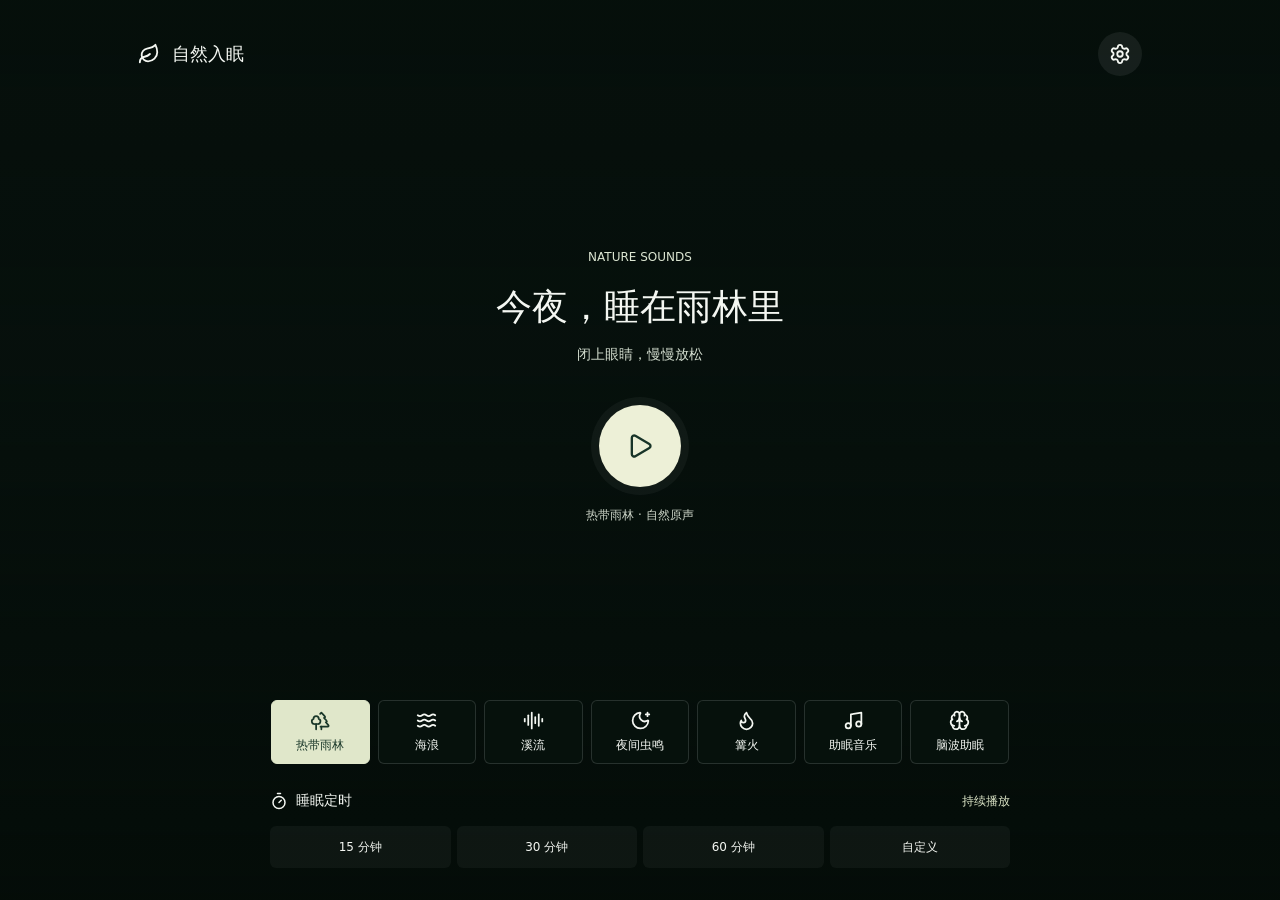
==== web/index.html @ c5195549 "Initial commit: nature sleep app" ====
<!doctype html><html lang="zh-CN"><head><meta charset="utf-8"><meta name="viewport" content="width=device-width,initial-scale=1,viewport-fit=cover"><title>自然入眠</title><link rel="stylesheet" href="style.css"></head><body>
<div class="scene"><video id="filmA" muted playsinline preload="auto" src="media/rain-loop4k.mp4"></video><video id="filmB" muted playsinline preload="metadata" src="media/rain-loop4k.mp4"></video><div class="shade"></div></div>
<main><header><span class="brand"><i data-lucide="leaf"></i>自然入眠</span><button id="dark" class="icon" title="熄屏模式" aria-label="熄屏模式"><i data-lucide="moon"></i></button></header>
<section class="player"><div class="eyebrow">NATURE SOUNDS</div><h1>今夜，睡在雨林里</h1><p id="status" role="status">闭上眼睛，慢慢放松</p><button id="play" class="play" aria-label="播放声音" title="播放"><i data-lucide="play"></i></button><div class="playing-label" id="playingLabel">热带雨林 · 自然原声</div></section>
<footer><div class="sounds" role="group" aria-label="音景选择" id="sounds"></div><div class="timer-row"><span><i data-lucide="timer"></i>睡眠定时</span><output id="countdown">持续播放</output></div><div class="timers" role="group" aria-label="睡眠定时"><button data-min="0" class="selected">不限</button><button data-min="15">15 分钟</button><button data-min="30">30 分钟</button><button data-min="60">60 分钟</button><button id="custom">自定义</button></div><div class="custom" id="customRow" hidden><input id="minutes" type="number" min="1" max="720" value="90" aria-label="定时分钟"><span>分钟</span><button id="apply">确定</button></div></footer></main>
<button id="wake" hidden aria-label="退出熄屏模式">轻触唤醒</button><script src="lucide.js"></script><script src="tracks.js"></script><script src="app.js"></script></body></html>
---- web/style.css ----
:root{color-scheme:dark;font-family:"Microsoft YaHei",system-ui,sans-serif;color:#f4f7f2;background:#07110d;letter-spacing:0}*{box-sizing:border-box}body{margin:0;min-height:100dvh}.scene,.scene video,.shade{position:fixed;inset:0;width:100%;height:100%;object-fit:cover}.scene video{opacity:1}#filmB{opacity:0}.shade{background:linear-gradient(180deg,rgba(4,12,8,.34),rgba(4,12,8,.12) 40%,rgba(4,12,8,.86))}main{position:relative;min-height:100dvh;max-width:1100px;margin:auto;padding:32px 48px;display:flex;flex-direction:column}header{display:flex;align-items:center;justify-content:space-between}.brand{display:flex;gap:12px;align-items:center;font-size:18px}svg{width:22px;height:22px;flex-shrink:0}button{font:inherit;color:inherit;cursor:pointer;border:0;background:transparent}button:focus-visible,input:focus-visible{outline:2px solid #dcdfac;outline-offset:5px}.icon{width:44px;height:44px;display:grid;place-items:center;border-radius:50%;background:#ffffff12}.player{flex:1;display:flex;flex-direction:column;justify-content:center;align-items:center;text-align:center;padding:64px 0 54px}.eyebrow{font-size:12px;color:#dce6d2}h1{font-size:36px;font-weight:400;margin:18px 0 10px;line-height:1.4}p{font-size:14px;color:#d4ded0;line-height:1.8;margin:0}.play{width:82px;height:82px;border-radius:50%;background:#edf0d7;color:#183428;display:grid;place-items:center;margin:38px 0 20px;box-shadow:0 0 0 8px #ffffff0b}.play svg{width:28px;height:28px}.playing-label{font-size:12px;color:#ced6c9}footer{width:min(100%,510px);margin:0 auto}.volume{display:flex;align-items:center;gap:16px;margin-bottom:35px}.volume svg{color:#d8dfd3;width:19px}.volume span{font-size:12px;color:#c4cfc0;width:35px}input[type=range]{width:100%;accent-color:#e1e7c1;height:4px;cursor:pointer}.timer-row{display:flex;justify-content:space-between;align-items:center;margin-bottom:16px;font-size:14px}.timer-row>span{display:flex;align-items:center;gap:8px}.timer-row svg{width:18px;height:18px}output{font-size:12px;color:#dbe4c6;font-variant-numeric:tabular-nums}.timers{display:grid;grid-template-columns:repeat(5,1fr);gap:6px}.timers button{font-size:12px;padding:12px 2px;border-radius:6px;background:#ffffff0b;min-height:42px}.timers button.selected{background:#e0e7ca;color:#193729}.bottom{display:flex;justify-content:space-between;align-items:center;color:#a5b29f;font-size:11px;margin:22px 0 4px}.bottom button{display:grid;place-items:center;width:32px;height:32px}.bottom svg{width:16px}.custom{display:flex;align-items:center;justify-content:flex-end;gap:12px;margin-top:14px;font-size:13px}.custom[hidden]{display:none}.custom input{background:#152c21;color:white;border:1px solid #667260;border-radius:4px;width:80px;padding:8px}.custom button,dialog button{padding:8px 18px;background:#dbe3c5;color:#183428;border-radius:4px}dialog{max-width:430px;width:calc(100% - 40px);background:#15251d;color:#f0f4e9;border:1px solid #53644d;border-radius:8px;padding:26px}dialog::backdrop{background:#0009}dialog h2{font-size:22px}dialog p{margin:16px 0}body.sleep main,body.sleep .scene{visibility:hidden}#wake{position:fixed;inset:0;width:100%;height:100%;background:#000;color:#435044;font-size:12px}#wake[hidden]{display:none}@media(max-width:600px){main{padding:22px 24px;padding-top:max(22px,env(safe-area-inset-top));padding-bottom:max(18px,env(safe-area-inset-bottom))}h1{font-size:28px}.player{padding:46px 0}.volume{margin-bottom:28px}}@media(max-height:560px){main{padding:15px 32px}.player{padding:12px 0}h1{font-size:24px;margin:8px 0}.play{margin:15px 0 10px;width:60px;height:60px}.volume{margin-bottom:15px}.bottom{margin-top:10px}}@media(prefers-reduced-motion:reduce){*{scroll-behavior:auto}}
:root{}
footer{width:min(100%,720px)}#sounds{max-width:100%;min-width:0}#sounds button{flex:1 0 84px}@media(max-width:600px){#sounds button{flex:0 0 88px}}
#sounds{display:flex;overflow-x:auto;overscroll-behavior-x:contain;scroll-snap-type:x proximity;gap:8px;padding:2px 1px 12px;margin-bottom:16px;scrollbar-width:thin;scrollbar-color:#a3b69b55 transparent}#sounds button{flex:0 0 92px;height:64px;scroll-snap-align:start;flex-direction:column;gap:6px;font-size:12px}#sounds::-webkit-scrollbar{height:3px}#sounds::-webkit-scrollbar-thumb{background:#a3b69b55;border-radius:3px}
.sounds{grid-template-columns:repeat(7,1fr)}@media(max-width:600px){#sounds{grid-template-columns:repeat(4,1fr)}#sounds button{flex-direction:column;gap:3px;font-size:11px}}
.sounds{display:grid;grid-template-columns:repeat(6,1fr);gap:8px;margin:0 0 24px}.sounds button{display:flex;flex-direction:column;align-items:center;justify-content:center;gap:7px;height:64px;border-radius:6px;background:#07140fb8;border:1px solid #ffffff22;font-size:11px}.sounds button.selected{border-color:#e0e7ca;background:#e0e7ca;color:#193729}.sounds svg{width:21px;height:21px}.sounds button:disabled{opacity:.5}.player{padding:32px 0}.volume{margin-bottom:24px}@media(max-width:600px){.sounds{grid-template-columns:repeat(3,1fr);gap:6px;margin-bottom:18px}.sounds button{height:54px;flex-direction:row;font-size:12px}.sounds svg{width:18px}.player{padding:20px 0}.play{margin:22px 0 14px}h1{font-size:27px}}
@media(min-width:650px) and (max-height:560px){main{display:grid;grid-template-columns:1fr 1fr;grid-template-rows:44px 1fr;gap:14px 36px}header{grid-column:1/-1}.player{padding:10px 0}footer{align-self:center}.timers{gap:4px}.timers button{font-size:11px}h1{font-size:24px}.volume{margin-bottom:24px}}
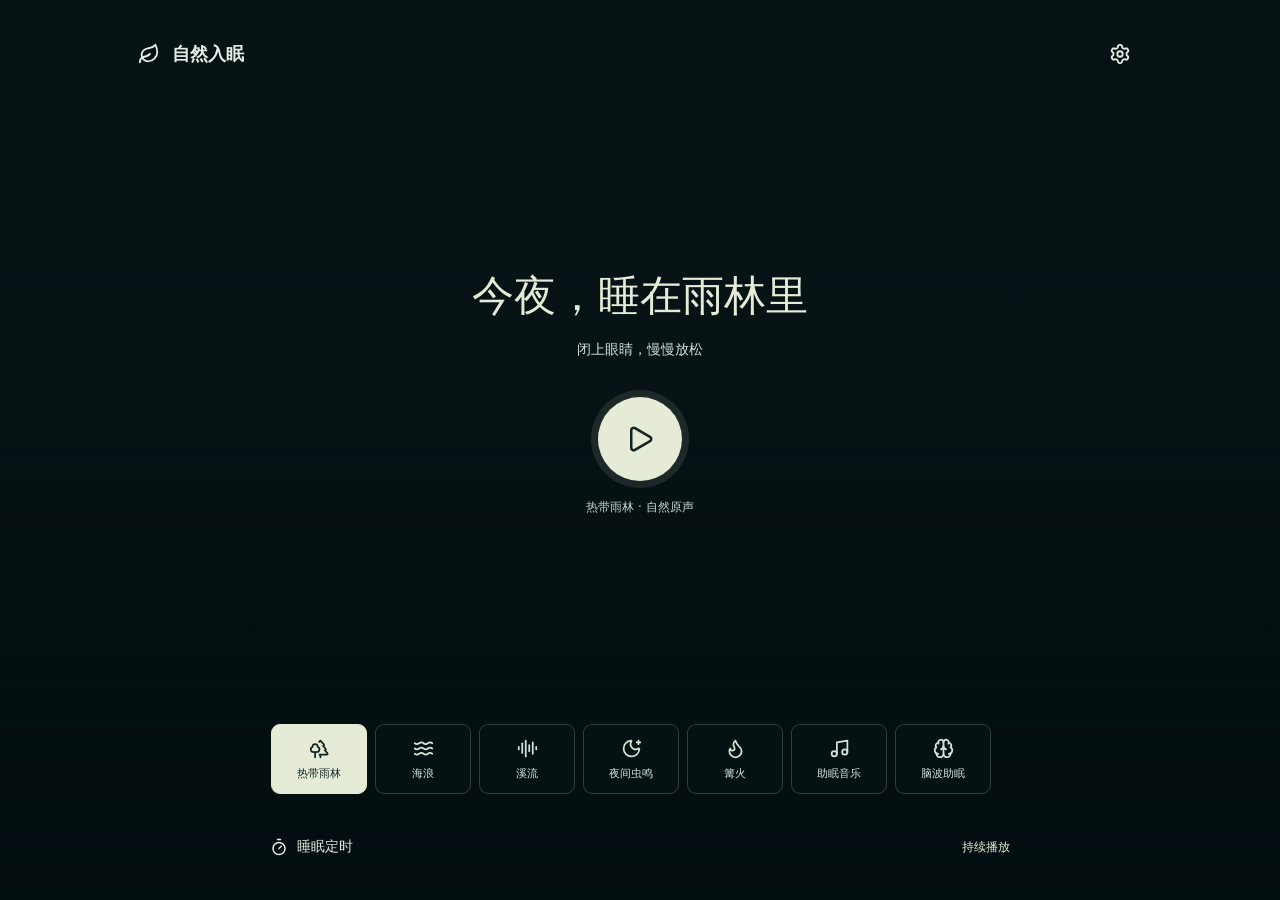
==== commit 7870ab6f: "Refresh sleep player visual experience" ====
--- a/web/index.html
+++ b/web/index.html
@@ -1,7 +1,8 @@
 <!doctype html><html lang="zh-CN"><head><meta charset="utf-8"><meta name="viewport" content="width=device-width,initial-scale=1,viewport-fit=cover"><title>自然入眠</title><link rel="stylesheet" href="style.css"></head><body>
 <div class="scene"><video id="filmA" muted playsinline preload="auto" src="media/rain-loop4k.mp4"></video><video id="filmB" muted playsinline preload="metadata" src="media/rain-loop4k.mp4"></video><div class="shade"></div></div>
-<main><header><span class="brand"><i data-lucide="leaf"></i>自然入眠</span><button id="dark" class="icon" title="熄屏模式" aria-label="熄屏模式"><i data-lucide="moon"></i></button></header>
-<section class="player"><div class="eyebrow">NATURE SOUNDS</div><h1>今夜，睡在雨林里</h1><p id="status" role="status">闭上眼睛，慢慢放松</p><button id="play" class="play" aria-label="播放声音" title="播放"><i data-lucide="play"></i></button><div class="playing-label" id="playingLabel">热带雨林 · 自然原声</div></section>
-<footer><div class="sounds" role="group" aria-label="音景选择" id="sounds"></div><div class="timer-row"><span><i data-lucide="timer"></i>睡眠定时</span><output id="countdown">持续播放</output></div><div class="timers" role="group" aria-label="睡眠定时"><button data-min="0" class="selected">不限</button><button data-min="15">15 分钟</button><button data-min="30">30 分钟</button><button data-min="60">60 分钟</button><button id="custom">自定义</button></div><div class="custom" id="customRow" hidden><input id="minutes" type="number" min="1" max="720" value="90" aria-label="定时分钟"><span>分钟</span><button id="apply">确定</button></div></footer></main>
-<button id="wake" hidden aria-label="退出熄屏模式">轻触唤醒</button><script src="lucide.js"></script><script src="tracks.js"></script><script src="app.js"></script></body></html>
+<main id="homePage"><header><span class="brand"><i data-lucide="leaf"></i>自然入眠</span><button id="settings" class="icon" title="设置" aria-label="设置"><i data-lucide="settings"></i></button></header>
+<section class="player"><h1>今夜，睡在雨林里</h1><p id="status" role="status">闭上眼睛，慢慢放松</p><button id="play" class="play" aria-label="播放声音" title="播放"><i data-lucide="play"></i></button><div class="playing-label" id="playingLabel">热带雨林 · 自然原声</div></section>
+<footer><div class="sounds" role="group" aria-label="音景选择" id="sounds"></div><div class="timer-row"><button id="timerToggle" class="timer-toggle" aria-expanded="false"><i data-lucide="timer"></i><span>睡眠定时</span></button><output id="countdown">持续播放</output></div><div id="timerPanel" class="timer-panel" hidden><div class="timers" role="group" aria-label="睡眠定时"><button data-min="15">15 分钟</button><button data-min="30">30 分钟</button><button data-min="60">60 分钟</button><button id="custom">自定义</button></div><div class="custom" id="customRow" hidden><input id="minutes" type="number" min="1" max="720" value="90" aria-label="定时分钟"><span>分钟</span><button id="apply">应用</button></div></div></footer></main>
+<section id="settingsPage" class="settings-page" aria-hidden="true" hidden><div class="settings-sheet"><header class="settings-header"><button id="settingsBack" class="back-button" title="返回" aria-label="返回"><i data-lucide="arrow-left"></i></button><h2>设置</h2><span class="settings-spacer"></span></header><div class="settings-list"><label class="setting-row" for="minimalMode"><span><strong>极简模式</strong><small>只播放声音，隐藏视频背景</small></span><input type="checkbox" id="minimalMode" role="switch"></label><label class="setting-row" for="mixAudio"><span><strong>与其他应用同时播放</strong><small>不暂停其他应用的声音</small></span><input type="checkbox" id="mixAudio" role="switch"></label><label class="setting-row" for="motionOff"><span><strong>关闭动效</strong><small>关闭按钮和页面过渡动画</small></span><input type="checkbox" id="motionOff" role="switch"></label></div></div></section>
+<script src="lucide.js"></script><script src="tracks.js"></script><script src="app.js"></script></body></html>
 
--- a/web/style.css
+++ b/web/style.css
@@ -1,7 +1,19 @@
-:root{color-scheme:dark;font-family:"Microsoft YaHei",system-ui,sans-serif;color:#f4f7f2;background:#07110d;letter-spacing:0}*{box-sizing:border-box}body{margin:0;min-height:100dvh}.scene,.scene video,.shade{position:fixed;inset:0;width:100%;height:100%;object-fit:cover}.scene video{opacity:1}#filmB{opacity:0}.shade{background:linear-gradient(180deg,rgba(4,12,8,.34),rgba(4,12,8,.12) 40%,rgba(4,12,8,.86))}main{position:relative;min-height:100dvh;max-width:1100px;margin:auto;padding:32px 48px;display:flex;flex-direction:column}header{display:flex;align-items:center;justify-content:space-between}.brand{display:flex;gap:12px;align-items:center;font-size:18px}svg{width:22px;height:22px;flex-shrink:0}button{font:inherit;color:inherit;cursor:pointer;border:0;background:transparent}button:focus-visible,input:focus-visible{outline:2px solid #dcdfac;outline-offset:5px}.icon{width:44px;height:44px;display:grid;place-items:center;border-radius:50%;background:#ffffff12}.player{flex:1;display:flex;flex-direction:column;justify-content:center;align-items:center;text-align:center;padding:64px 0 54px}.eyebrow{font-size:12px;color:#dce6d2}h1{font-size:36px;font-weight:400;margin:18px 0 10px;line-height:1.4}p{font-size:14px;color:#d4ded0;line-height:1.8;margin:0}.play{width:82px;height:82px;border-radius:50%;background:#edf0d7;color:#183428;display:grid;place-items:center;margin:38px 0 20px;box-shadow:0 0 0 8px #ffffff0b}.play svg{width:28px;height:28px}.playing-label{font-size:12px;color:#ced6c9}footer{width:min(100%,510px);margin:0 auto}.volume{display:flex;align-items:center;gap:16px;margin-bottom:35px}.volume svg{color:#d8dfd3;width:19px}.volume span{font-size:12px;color:#c4cfc0;width:35px}input[type=range]{width:100%;accent-color:#e1e7c1;height:4px;cursor:pointer}.timer-row{display:flex;justify-content:space-between;align-items:center;margin-bottom:16px;font-size:14px}.timer-row>span{display:flex;align-items:center;gap:8px}.timer-row svg{width:18px;height:18px}output{font-size:12px;color:#dbe4c6;font-variant-numeric:tabular-nums}.timers{display:grid;grid-template-columns:repeat(5,1fr);gap:6px}.timers button{font-size:12px;padding:12px 2px;border-radius:6px;background:#ffffff0b;min-height:42px}.timers button.selected{background:#e0e7ca;color:#193729}.bottom{display:flex;justify-content:space-between;align-items:center;color:#a5b29f;font-size:11px;margin:22px 0 4px}.bottom button{display:grid;place-items:center;width:32px;height:32px}.bottom svg{width:16px}.custom{display:flex;align-items:center;justify-content:flex-end;gap:12px;margin-top:14px;font-size:13px}.custom[hidden]{display:none}.custom input{background:#152c21;color:white;border:1px solid #667260;border-radius:4px;width:80px;padding:8px}.custom button,dialog button{padding:8px 18px;background:#dbe3c5;color:#183428;border-radius:4px}dialog{max-width:430px;width:calc(100% - 40px);background:#15251d;color:#f0f4e9;border:1px solid #53644d;border-radius:8px;padding:26px}dialog::backdrop{background:#0009}dialog h2{font-size:22px}dialog p{margin:16px 0}body.sleep main,body.sleep .scene{visibility:hidden}#wake{position:fixed;inset:0;width:100%;height:100%;background:#000;color:#435044;font-size:12px}#wake[hidden]{display:none}@media(max-width:600px){main{padding:22px 24px;padding-top:max(22px,env(safe-area-inset-top));padding-bottom:max(18px,env(safe-area-inset-bottom))}h1{font-size:28px}.player{padding:46px 0}.volume{margin-bottom:28px}}@media(max-height:560px){main{padding:15px 32px}.player{padding:12px 0}h1{font-size:24px;margin:8px 0}.play{margin:15px 0 10px;width:60px;height:60px}.volume{margin-bottom:15px}.bottom{margin-top:10px}}@media(prefers-reduced-motion:reduce){*{scroll-behavior:auto}}
-:root{}
-footer{width:min(100%,720px)}#sounds{max-width:100%;min-width:0}#sounds button{flex:1 0 84px}@media(max-width:600px){#sounds button{flex:0 0 88px}}
-#sounds{display:flex;overflow-x:auto;overscroll-behavior-x:contain;scroll-snap-type:x proximity;gap:8px;padding:2px 1px 12px;margin-bottom:16px;scrollbar-width:thin;scrollbar-color:#a3b69b55 transparent}#sounds button{flex:0 0 92px;height:64px;scroll-snap-align:start;flex-direction:column;gap:6px;font-size:12px}#sounds::-webkit-scrollbar{height:3px}#sounds::-webkit-scrollbar-thumb{background:#a3b69b55;border-radius:3px}
-.sounds{grid-template-columns:repeat(7,1fr)}@media(max-width:600px){#sounds{grid-template-columns:repeat(4,1fr)}#sounds button{flex-direction:column;gap:3px;font-size:11px}}
-.sounds{display:grid;grid-template-columns:repeat(6,1fr);gap:8px;margin:0 0 24px}.sounds button{display:flex;flex-direction:column;align-items:center;justify-content:center;gap:7px;height:64px;border-radius:6px;background:#07140fb8;border:1px solid #ffffff22;font-size:11px}.sounds button.selected{border-color:#e0e7ca;background:#e0e7ca;color:#193729}.sounds svg{width:21px;height:21px}.sounds button:disabled{opacity:.5}.player{padding:32px 0}.volume{margin-bottom:24px}@media(max-width:600px){.sounds{grid-template-columns:repeat(3,1fr);gap:6px;margin-bottom:18px}.sounds button{height:54px;flex-direction:row;font-size:12px}.sounds svg{width:18px}.player{padding:20px 0}.play{margin:22px 0 14px}h1{font-size:27px}}
-@media(min-width:650px) and (max-height:560px){main{display:grid;grid-template-columns:1fr 1fr;grid-template-rows:44px 1fr;gap:14px 36px}header{grid-column:1/-1}.player{padding:10px 0}footer{align-self:center}.timers{gap:4px}.timers button{font-size:11px}h1{font-size:24px}.volume{margin-bottom:24px}}
+:root{color-scheme:dark;font-family:system-ui,"Microsoft YaHei",sans-serif;color:#e5ece4;background:#081416;letter-spacing:0;--moon:#e5ebd7;--ink:#14241f;--muted:#aabbb1;--panel:rgba(8,20,22,.78);--ui-duration:220ms}
+*{box-sizing:border-box}body{margin:0;min-height:100dvh;background:#081416;overflow-x:hidden}button,input{font:inherit}button{color:inherit;cursor:pointer;border:0;background:transparent;-webkit-tap-highlight-color:transparent}button:focus-visible,input:focus-visible{outline:2px solid var(--moon);outline-offset:4px}
+.scene,.scene video,.shade{position:fixed;inset:0;width:100%;height:100%;object-fit:cover}.scene video{opacity:1}.scene #filmB{opacity:0}.shade{background:linear-gradient(180deg,rgba(3,13,16,.24),rgba(3,13,16,.16) 42%,rgba(3,13,16,.9))}
+main{position:relative;min-height:100dvh;max-width:1100px;margin:auto;padding:32px 48px;display:flex;flex-direction:column}header{display:flex;align-items:center;justify-content:space-between}.brand{display:flex;align-items:center;gap:12px;font-size:18px;font-weight:600}.brand svg{width:22px;height:22px}svg{width:22px;height:22px;flex-shrink:0}
+.icon{width:44px;height:44px;display:grid;place-items:center;border-radius:50%;background:rgba(8,20,22,.38);transition:background var(--ui-duration) ease,transform var(--ui-duration) cubic-bezier(.22,1.45,.36,1)}.icon:hover{background:rgba(229,235,215,.16)}
+.player{flex:1;display:flex;flex-direction:column;justify-content:center;align-items:center;text-align:center;padding:40px 0 56px}.player p{margin:0;color:#d5dfd8;font-size:14px;line-height:1.8}h1{width:min(100%,620px);min-height:1.45em;margin:0 0 10px;font-size:clamp(28px,4vw,42px);font-weight:500;line-height:1.45;white-space:nowrap;overflow:hidden;text-overflow:clip;color:var(--moon)}
+.play{width:84px;height:84px;margin:34px 0 18px;border-radius:50%;display:grid;place-items:center;background:var(--moon);color:var(--ink);box-shadow:0 0 0 7px rgba(229,235,215,.1);transition:transform var(--ui-duration) cubic-bezier(.22,1.45,.36,1),background var(--ui-duration) ease}.play svg{width:30px;height:30px}.play:hover{background:#f3f5e8}.play.pressing{transform:scale(.97)}.playing-label{font-size:12px;color:#c8d5cd}
+footer{width:min(100%,740px);margin:0 auto}.sounds{display:flex;gap:8px;overflow-x:auto;overscroll-behavior-x:contain;scroll-snap-type:x proximity;padding:2px 1px 12px;margin-bottom:20px;scrollbar-width:thin;scrollbar-color:rgba(170,187,177,.35) transparent;touch-action:pan-x pan-y}.sounds::-webkit-scrollbar{height:3px}.sounds::-webkit-scrollbar-thumb{background:rgba(170,187,177,.35);border-radius:3px}
+.sounds button{flex:0 0 96px;min-width:96px;height:70px;display:flex;flex-direction:column;align-items:center;justify-content:center;gap:7px;scroll-snap-align:start;border:1px solid rgba(229,236,228,.2);border-radius:9px;background:rgba(8,20,22,.52);font-size:11px;color:#d7e2da;transition:background var(--ui-duration) ease,border-color var(--ui-duration) ease,color var(--ui-duration) ease,transform var(--ui-duration) cubic-bezier(.22,1.45,.36,1)}.sounds button svg{width:21px;height:21px}.sounds button:hover{border-color:rgba(229,235,215,.68)}.sounds button.selected{background:var(--moon);border-color:var(--moon);color:var(--ink)}.sounds button.pressing{transform:translateY(-3px)}.sounds button:disabled{opacity:.55}
+.timer-row{display:flex;justify-content:space-between;align-items:center;min-height:42px;font-size:14px}.timer-toggle{display:flex;align-items:center;gap:9px;padding:8px 0;color:#e5ece4;transition:transform var(--ui-duration) cubic-bezier(.22,1.45,.36,1)}.timer-toggle.pressing{transform:scale(.98)}.timer-toggle svg{width:18px;height:18px}output{font-size:12px;color:var(--moon);font-variant-numeric:tabular-nums}.timer-panel{overflow:hidden;max-height:180px;opacity:1;transition:max-height var(--ui-duration) ease,opacity var(--ui-duration) ease}.timer-panel[hidden]{display:none}
+.timers{display:grid;grid-template-columns:repeat(5,1fr);gap:7px;padding-top:8px}.timers button{min-height:42px;padding:10px 3px;border-radius:7px;background:rgba(8,20,22,.56);font-size:12px;color:#d7e2da;transition:background var(--ui-duration) ease,color var(--ui-duration) ease,transform var(--ui-duration) cubic-bezier(.22,1.45,.36,1)}.timers button.selected{background:var(--moon);color:var(--ink)}.timers button.pressing{transform:scale(.97)}.custom{display:flex;align-items:center;justify-content:flex-end;gap:10px;margin-top:12px;font-size:13px}.custom[hidden]{display:none}.custom input{width:82px;padding:8px 9px;border:1px solid rgba(229,236,228,.32);border-radius:6px;background:rgba(8,20,22,.72);color:#fff}.custom button{padding:8px 16px;border-radius:6px;background:var(--moon);color:var(--ink)}
+.settings-page{position:fixed;inset:0;z-index:5;padding:32px 24px;background:rgba(4,13,16,.25);backdrop-filter:blur(14px);-webkit-backdrop-filter:blur(14px);opacity:0;transform:translateX(24px);transition:opacity 240ms ease,transform 240ms cubic-bezier(.22,1.1,.36,1)}.settings-page.visible{opacity:1;transform:translateX(0)}.settings-sheet{width:min(100%,560px);margin:0 auto;padding:20px 22px 24px;border:1px solid rgba(229,236,228,.24);border-radius:12px;background:var(--panel);box-shadow:0 18px 60px rgba(0,0,0,.2)}.settings-header{display:flex;align-items:center;justify-content:space-between;margin-bottom:12px}.settings-header h2{margin:0;font-size:22px;font-weight:500;color:var(--moon)}.settings-spacer{width:40px}.back-button{width:40px;height:40px;display:grid;place-items:center;border-radius:50%;transition:background var(--ui-duration) ease,transform var(--ui-duration) cubic-bezier(.22,1.45,.36,1)}.back-button:hover{background:rgba(229,235,215,.12)}.back-button.pressing{transform:scale(.96)}.settings-list{border-top:1px solid rgba(229,236,228,.16)}
+.setting-row{display:flex;align-items:center;justify-content:space-between;gap:22px;padding:20px 0;border-bottom:1px solid rgba(229,236,228,.16);cursor:pointer}.setting-row span{display:flex;flex-direction:column;gap:5px}.setting-row strong{font-size:15px;font-weight:500}.setting-row small{font-size:12px;color:var(--muted);line-height:1.5}.setting-row input{appearance:none;width:44px;height:26px;flex:0 0 auto;border-radius:20px;background:#526057;position:relative;cursor:pointer;transition:background var(--ui-duration) ease}.setting-row input::before{content:'';position:absolute;width:20px;height:20px;top:3px;left:3px;border-radius:50%;background:#edf1e8;transition:left var(--ui-duration) cubic-bezier(.22,1.45,.36,1)}.setting-row input:checked{background:#739b80}.setting-row input:checked::before{left:21px}
+body.minimal{background:#111815}body.minimal .scene{display:none}body.minimal main{visibility:visible}body.settings-open main{visibility:hidden}body.motion-off{--ui-duration:0ms}body.motion-off .settings-page{transition:none}
+@media(max-width:600px){main{padding:22px 24px;padding-top:max(22px,calc(var(--status-inset,0px) + 8px));padding-bottom:max(18px,env(safe-area-inset-bottom))}.player{padding:28px 0 38px}h1{font-size:27px}.sounds button{flex-basis:88px;min-width:88px;height:64px}.settings-page{padding:calc(var(--status-inset,0px) + 14px) 16px 16px}.settings-sheet{padding:16px 18px 20px}}
+@media(max-height:560px){main{padding:15px 32px}.player{padding:10px 0 18px}h1{font-size:24px}.play{width:60px;height:60px;margin:15px 0 10px}.play svg{width:23px;height:23px}.sounds{margin-bottom:8px}.sounds button{height:54px}.timer-row{min-height:34px}.timers button{min-height:36px;padding:7px 2px}}
+@media(min-width:650px) and (max-height:560px){main{display:grid;grid-template-columns:1fr 1fr;grid-template-rows:44px 1fr;gap:14px 36px}header{grid-column:1/-1}.player{padding:0}footer{align-self:center}}
+@media(orientation:landscape) and (max-height:640px){main{height:100dvh;min-height:0;padding:12px 24px;display:grid;grid-template-columns:minmax(0,1fr) minmax(0,1fr);grid-template-rows:38px minmax(0,1fr);gap:8px 24px}header{grid-column:1/-1}.player{min-width:0;padding:0}footer{width:100%;align-self:center}.sounds{margin-bottom:8px}.timers{gap:4px}.timers button{min-width:0;padding:8px 1px;font-size:11px}}
+@media(prefers-reduced-motion:reduce){:root{--ui-duration:0ms}.settings-page{transition:none}}
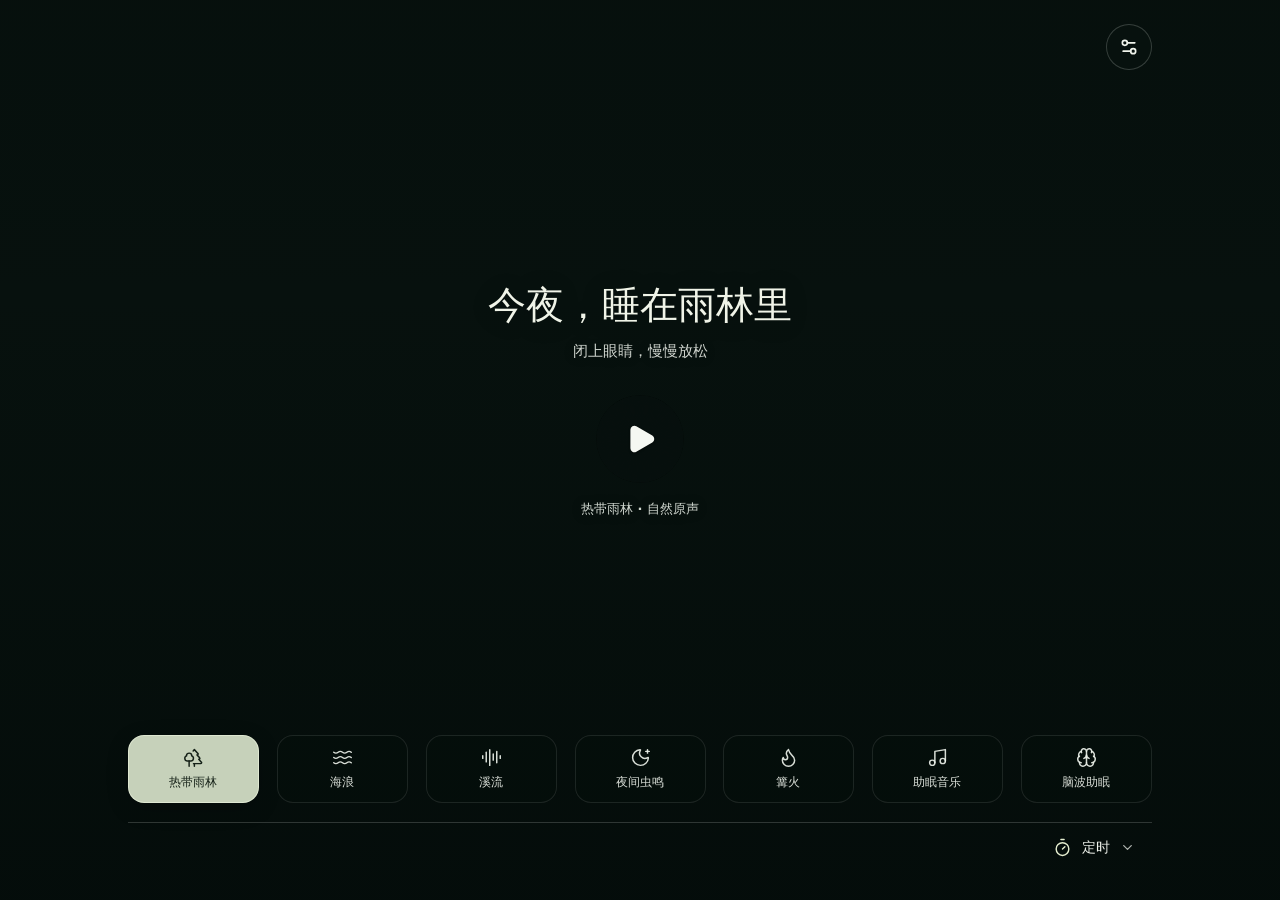
==== commit 84dd5410: "Prepare Nature Sleep v1.0.1 release" ====
--- a/web/index.html
+++ b/web/index.html
@@ -1,8 +1,92 @@
-<!doctype html><html lang="zh-CN"><head><meta charset="utf-8"><meta name="viewport" content="width=device-width,initial-scale=1,viewport-fit=cover"><title>自然入眠</title><link rel="stylesheet" href="style.css"></head><body>
-<div class="scene"><video id="filmA" muted playsinline preload="auto" src="media/rain-loop4k.mp4"></video><video id="filmB" muted playsinline preload="metadata" src="media/rain-loop4k.mp4"></video><div class="shade"></div></div>
-<main id="homePage"><header><span class="brand"><i data-lucide="leaf"></i>自然入眠</span><button id="settings" class="icon" title="设置" aria-label="设置"><i data-lucide="settings"></i></button></header>
-<section class="player"><h1>今夜，睡在雨林里</h1><p id="status" role="status">闭上眼睛，慢慢放松</p><button id="play" class="play" aria-label="播放声音" title="播放"><i data-lucide="play"></i></button><div class="playing-label" id="playingLabel">热带雨林 · 自然原声</div></section>
-<footer><div class="sounds" role="group" aria-label="音景选择" id="sounds"></div><div class="timer-row"><button id="timerToggle" class="timer-toggle" aria-expanded="false"><i data-lucide="timer"></i><span>睡眠定时</span></button><output id="countdown">持续播放</output></div><div id="timerPanel" class="timer-panel" hidden><div class="timers" role="group" aria-label="睡眠定时"><button data-min="15">15 分钟</button><button data-min="30">30 分钟</button><button data-min="60">60 分钟</button><button id="custom">自定义</button></div><div class="custom" id="customRow" hidden><input id="minutes" type="number" min="1" max="720" value="90" aria-label="定时分钟"><span>分钟</span><button id="apply">应用</button></div></div></footer></main>
-<section id="settingsPage" class="settings-page" aria-hidden="true" hidden><div class="settings-sheet"><header class="settings-header"><button id="settingsBack" class="back-button" title="返回" aria-label="返回"><i data-lucide="arrow-left"></i></button><h2>设置</h2><span class="settings-spacer"></span></header><div class="settings-list"><label class="setting-row" for="minimalMode"><span><strong>极简模式</strong><small>只播放声音，隐藏视频背景</small></span><input type="checkbox" id="minimalMode" role="switch"></label><label class="setting-row" for="mixAudio"><span><strong>与其他应用同时播放</strong><small>不暂停其他应用的声音</small></span><input type="checkbox" id="mixAudio" role="switch"></label><label class="setting-row" for="motionOff"><span><strong>关闭动效</strong><small>关闭按钮和页面过渡动画</small></span><input type="checkbox" id="motionOff" role="switch"></label></div></div></section>
-<script src="lucide.js"></script><script src="tracks.js"></script><script src="app.js"></script></body></html>
-
+<!doctype html>
+<html lang="zh-CN">
+<head>
+  <meta charset="utf-8">
+  <meta name="viewport" content="width=device-width,initial-scale=1,viewport-fit=cover">
+  <title>自然入眠</title>
+  <link rel="stylesheet" href="style.css">
+</head>
+<body>
+  <div class="scene">
+    <video id="filmA" muted playsinline preload="none" poster="media/covers/rain-jungle.jpg" src="media/rain-loop4k.mp4"></video>
+    <video id="filmB" muted playsinline preload="none" poster="media/covers/rain-jungle.jpg" src="media/rain-loop4k.mp4"></video>
+    <div class="shade"></div>
+  </div>
+  <main id="homePage">
+    <header class="app-header">
+      <button id="settings" class="icon" title="设置" aria-label="设置"><i data-lucide="settings-2"></i></button>
+    </header>
+    <section class="player" aria-live="polite">
+      <h1 id="trackTitle">今夜，睡在雨林里</h1>
+      <p id="status" role="status">闭上眼睛，慢慢放松</p>
+      <button id="play" class="play" aria-label="播放声音" title="播放" aria-pressed="false">
+        <canvas class="play-lens" aria-hidden="true"></canvas>
+        <span class="play-orbit" aria-hidden="true"></span>
+        <span class="play-glyph" aria-hidden="true">
+          <i class="play-symbol play-symbol-start" data-lucide="play"></i>
+          <i class="play-symbol play-symbol-stop" data-lucide="pause"></i>
+        </span>
+      </button>
+      <div class="playing-label" id="playingLabel">热带雨林 · 自然原声</div>
+    </section>
+    <footer>
+      <div class="sound-section">
+        <div class="sounds-viewport" id="soundsViewport">
+          <div class="sounds" role="group" aria-label="音景选择" id="sounds"></div>
+        </div>
+      </div>
+      <section class="timer-area" aria-label="定时设置">
+        <div class="timer-row">
+          <button id="timerToggle" class="timer-toggle" aria-expanded="false" aria-controls="timerPanel"><i data-lucide="timer"></i><span id="timerLabel">定时</span><i class="timer-chevron" data-lucide="chevron-down" aria-hidden="true"></i></button>
+          <button id="countdown" class="countdown-button" type="button" hidden></button>
+        </div>
+        <div id="timerPanel" class="timer-panel" hidden>
+          <div class="timers" id="timerPresets" role="group" aria-label="睡眠定时">
+            <button data-min="15">15 分钟</button>
+            <button data-min="30">30 分钟</button>
+            <button data-min="60">60 分钟</button>
+            <button id="custom" aria-expanded="false" aria-controls="customRow">自定义</button>
+          </div>
+          <div class="custom" id="customRow" hidden>
+            <div class="time-column"><div class="minute-wheel-wrap"><div id="hours" class="minute-wheel" role="spinbutton" tabindex="0" aria-label="小时" aria-valuemin="0" aria-valuemax="9" aria-valuenow="0"></div><span class="minute-highlight" aria-hidden="true"></span></div><span id="hourUnit">时</span></div>
+            <div class="time-column"><div class="minute-wheel-wrap"><div id="minutes" class="minute-wheel" role="spinbutton" tabindex="0" aria-label="分钟" aria-valuemin="0" aria-valuemax="60" aria-valuenow="30"></div><span class="minute-highlight" aria-hidden="true"></span></div><span id="minuteUnit">分</span></div>
+          </div>
+        </div>
+      </section>
+    </footer>
+  </main>
+  <section id="settingsPage" class="settings-page" aria-hidden="true" hidden>
+    <div class="settings-content">
+      <header class="settings-header">
+        <button id="settingsBack" class="back-button" title="返回" aria-label="返回"><i data-lucide="arrow-left"></i></button>
+        <h2 id="settingsTitle">设置</h2>
+        <span class="settings-spacer"></span>
+      </header>
+      <div class="settings-list">
+        <label class="setting-row" for="languageSelect">
+          <span><strong id="languageLabel">语言</strong><small id="languageHint">选择界面语言</small></span>
+          <select id="languageSelect" aria-label="语言">
+            <option value="en">English</option>
+            <option value="zh-CN">简体中文</option>
+            <option value="es">Español</option>
+            <option value="ja">日本語</option>
+            <option value="pt-BR">Português (Brasil)</option>
+            <option value="de">Deutsch</option>
+            <option value="fr">Français</option>
+            <option value="ko">한국어</option>
+            <option value="it">Italiano</option>
+            <option value="ru">Русский</option>
+          </select>
+        </label>
+        <label class="setting-row" for="minimalMode"><span><strong id="minimalLabel">极简模式</strong><small id="minimalHint">只播放声音，隐藏视频背景</small></span><input type="checkbox" id="minimalMode" role="switch"></label>
+        <label class="setting-row" for="mixAudio"><span><strong id="mixLabel">与其他应用同时播放</strong><small id="mixHint">不暂停其他应用的声音</small></span><input type="checkbox" id="mixAudio" role="switch"></label>
+      </div>
+    </div>
+  </section>
+  <script src="lucide.js"></script>
+  <script src="tracks.js"></script>
+  <script src="i18n.js"></script>
+  <script src="liquid-glass.js?v=integrated-16"></script>
+  <script src="app.js"></script>
+</body>
+</html>
--- a/web/style.css
+++ b/web/style.css
@@ -1,19 +1,262 @@
-:root{color-scheme:dark;font-family:system-ui,"Microsoft YaHei",sans-serif;color:#e5ece4;background:#081416;letter-spacing:0;--moon:#e5ebd7;--ink:#14241f;--muted:#aabbb1;--panel:rgba(8,20,22,.78);--ui-duration:220ms}
-*{box-sizing:border-box}body{margin:0;min-height:100dvh;background:#081416;overflow-x:hidden}button,input{font:inherit}button{color:inherit;cursor:pointer;border:0;background:transparent;-webkit-tap-highlight-color:transparent}button:focus-visible,input:focus-visible{outline:2px solid var(--moon);outline-offset:4px}
-.scene,.scene video,.shade{position:fixed;inset:0;width:100%;height:100%;object-fit:cover}.scene video{opacity:1}.scene #filmB{opacity:0}.shade{background:linear-gradient(180deg,rgba(3,13,16,.24),rgba(3,13,16,.16) 42%,rgba(3,13,16,.9))}
-main{position:relative;min-height:100dvh;max-width:1100px;margin:auto;padding:32px 48px;display:flex;flex-direction:column}header{display:flex;align-items:center;justify-content:space-between}.brand{display:flex;align-items:center;gap:12px;font-size:18px;font-weight:600}.brand svg{width:22px;height:22px}svg{width:22px;height:22px;flex-shrink:0}
-.icon{width:44px;height:44px;display:grid;place-items:center;border-radius:50%;background:rgba(8,20,22,.38);transition:background var(--ui-duration) ease,transform var(--ui-duration) cubic-bezier(.22,1.45,.36,1)}.icon:hover{background:rgba(229,235,215,.16)}
-.player{flex:1;display:flex;flex-direction:column;justify-content:center;align-items:center;text-align:center;padding:40px 0 56px}.player p{margin:0;color:#d5dfd8;font-size:14px;line-height:1.8}h1{width:min(100%,620px);min-height:1.45em;margin:0 0 10px;font-size:clamp(28px,4vw,42px);font-weight:500;line-height:1.45;white-space:nowrap;overflow:hidden;text-overflow:clip;color:var(--moon)}
-.play{width:84px;height:84px;margin:34px 0 18px;border-radius:50%;display:grid;place-items:center;background:var(--moon);color:var(--ink);box-shadow:0 0 0 7px rgba(229,235,215,.1);transition:transform var(--ui-duration) cubic-bezier(.22,1.45,.36,1),background var(--ui-duration) ease}.play svg{width:30px;height:30px}.play:hover{background:#f3f5e8}.play.pressing{transform:scale(.97)}.playing-label{font-size:12px;color:#c8d5cd}
-footer{width:min(100%,740px);margin:0 auto}.sounds{display:flex;gap:8px;overflow-x:auto;overscroll-behavior-x:contain;scroll-snap-type:x proximity;padding:2px 1px 12px;margin-bottom:20px;scrollbar-width:thin;scrollbar-color:rgba(170,187,177,.35) transparent;touch-action:pan-x pan-y}.sounds::-webkit-scrollbar{height:3px}.sounds::-webkit-scrollbar-thumb{background:rgba(170,187,177,.35);border-radius:3px}
-.sounds button{flex:0 0 96px;min-width:96px;height:70px;display:flex;flex-direction:column;align-items:center;justify-content:center;gap:7px;scroll-snap-align:start;border:1px solid rgba(229,236,228,.2);border-radius:9px;background:rgba(8,20,22,.52);font-size:11px;color:#d7e2da;transition:background var(--ui-duration) ease,border-color var(--ui-duration) ease,color var(--ui-duration) ease,transform var(--ui-duration) cubic-bezier(.22,1.45,.36,1)}.sounds button svg{width:21px;height:21px}.sounds button:hover{border-color:rgba(229,235,215,.68)}.sounds button.selected{background:var(--moon);border-color:var(--moon);color:var(--ink)}.sounds button.pressing{transform:translateY(-3px)}.sounds button:disabled{opacity:.55}
-.timer-row{display:flex;justify-content:space-between;align-items:center;min-height:42px;font-size:14px}.timer-toggle{display:flex;align-items:center;gap:9px;padding:8px 0;color:#e5ece4;transition:transform var(--ui-duration) cubic-bezier(.22,1.45,.36,1)}.timer-toggle.pressing{transform:scale(.98)}.timer-toggle svg{width:18px;height:18px}output{font-size:12px;color:var(--moon);font-variant-numeric:tabular-nums}.timer-panel{overflow:hidden;max-height:180px;opacity:1;transition:max-height var(--ui-duration) ease,opacity var(--ui-duration) ease}.timer-panel[hidden]{display:none}
-.timers{display:grid;grid-template-columns:repeat(5,1fr);gap:7px;padding-top:8px}.timers button{min-height:42px;padding:10px 3px;border-radius:7px;background:rgba(8,20,22,.56);font-size:12px;color:#d7e2da;transition:background var(--ui-duration) ease,color var(--ui-duration) ease,transform var(--ui-duration) cubic-bezier(.22,1.45,.36,1)}.timers button.selected{background:var(--moon);color:var(--ink)}.timers button.pressing{transform:scale(.97)}.custom{display:flex;align-items:center;justify-content:flex-end;gap:10px;margin-top:12px;font-size:13px}.custom[hidden]{display:none}.custom input{width:82px;padding:8px 9px;border:1px solid rgba(229,236,228,.32);border-radius:6px;background:rgba(8,20,22,.72);color:#fff}.custom button{padding:8px 16px;border-radius:6px;background:var(--moon);color:var(--ink)}
-.settings-page{position:fixed;inset:0;z-index:5;padding:32px 24px;background:rgba(4,13,16,.25);backdrop-filter:blur(14px);-webkit-backdrop-filter:blur(14px);opacity:0;transform:translateX(24px);transition:opacity 240ms ease,transform 240ms cubic-bezier(.22,1.1,.36,1)}.settings-page.visible{opacity:1;transform:translateX(0)}.settings-sheet{width:min(100%,560px);margin:0 auto;padding:20px 22px 24px;border:1px solid rgba(229,236,228,.24);border-radius:12px;background:var(--panel);box-shadow:0 18px 60px rgba(0,0,0,.2)}.settings-header{display:flex;align-items:center;justify-content:space-between;margin-bottom:12px}.settings-header h2{margin:0;font-size:22px;font-weight:500;color:var(--moon)}.settings-spacer{width:40px}.back-button{width:40px;height:40px;display:grid;place-items:center;border-radius:50%;transition:background var(--ui-duration) ease,transform var(--ui-duration) cubic-bezier(.22,1.45,.36,1)}.back-button:hover{background:rgba(229,235,215,.12)}.back-button.pressing{transform:scale(.96)}.settings-list{border-top:1px solid rgba(229,236,228,.16)}
-.setting-row{display:flex;align-items:center;justify-content:space-between;gap:22px;padding:20px 0;border-bottom:1px solid rgba(229,236,228,.16);cursor:pointer}.setting-row span{display:flex;flex-direction:column;gap:5px}.setting-row strong{font-size:15px;font-weight:500}.setting-row small{font-size:12px;color:var(--muted);line-height:1.5}.setting-row input{appearance:none;width:44px;height:26px;flex:0 0 auto;border-radius:20px;background:#526057;position:relative;cursor:pointer;transition:background var(--ui-duration) ease}.setting-row input::before{content:'';position:absolute;width:20px;height:20px;top:3px;left:3px;border-radius:50%;background:#edf1e8;transition:left var(--ui-duration) cubic-bezier(.22,1.45,.36,1)}.setting-row input:checked{background:#739b80}.setting-row input:checked::before{left:21px}
-body.minimal{background:#111815}body.minimal .scene{display:none}body.minimal main{visibility:visible}body.settings-open main{visibility:hidden}body.motion-off{--ui-duration:0ms}body.motion-off .settings-page{transition:none}
-@media(max-width:600px){main{padding:22px 24px;padding-top:max(22px,calc(var(--status-inset,0px) + 8px));padding-bottom:max(18px,env(safe-area-inset-bottom))}.player{padding:28px 0 38px}h1{font-size:27px}.sounds button{flex-basis:88px;min-width:88px;height:64px}.settings-page{padding:calc(var(--status-inset,0px) + 14px) 16px 16px}.settings-sheet{padding:16px 18px 20px}}
-@media(max-height:560px){main{padding:15px 32px}.player{padding:10px 0 18px}h1{font-size:24px}.play{width:60px;height:60px;margin:15px 0 10px}.play svg{width:23px;height:23px}.sounds{margin-bottom:8px}.sounds button{height:54px}.timer-row{min-height:34px}.timers button{min-height:36px;padding:7px 2px}}
-@media(min-width:650px) and (max-height:560px){main{display:grid;grid-template-columns:1fr 1fr;grid-template-rows:44px 1fr;gap:14px 36px}header{grid-column:1/-1}.player{padding:0}footer{align-self:center}}
-@media(orientation:landscape) and (max-height:640px){main{height:100dvh;min-height:0;padding:12px 24px;display:grid;grid-template-columns:minmax(0,1fr) minmax(0,1fr);grid-template-rows:38px minmax(0,1fr);gap:8px 24px}header{grid-column:1/-1}.player{min-width:0;padding:0}footer{width:100%;align-self:center}.sounds{margin-bottom:8px}.timers{gap:4px}.timers button{min-width:0;padding:8px 1px;font-size:11px}}
-@media(prefers-reduced-motion:reduce){:root{--ui-duration:0ms}.settings-page{transition:none}}
+:root{color-scheme:dark;font-family:system-ui,-apple-system,BlinkMacSystemFont,"Segoe UI","Microsoft YaHei",sans-serif;color:#edf3ed;background:#07110e;letter-spacing:0;--moon:#e4edcf;--ink:#101a16;--muted:#c0cbc1;--glass:rgba(8,18,15,.58);--line:rgba(238,245,235,.2);--press:100ms}
+*{box-sizing:border-box}
+html,body{width:100%;min-height:100%;margin:0}
+body{min-height:100dvh;overflow-x:hidden;background:#07110e}
+button,input,select{font:inherit}
+button{color:inherit;border:0;background:transparent;cursor:pointer;-webkit-tap-highlight-color:transparent;touch-action:manipulation}
+button:focus-visible,input:focus-visible,select:focus-visible{outline:2px solid var(--moon);outline-offset:4px}
+button.pressing{filter:brightness(1.16)}
+.scene,.scene video,.shade{position:fixed;inset:0;width:100%;height:100%;object-fit:cover}
+.scene{z-index:0;overflow:hidden;background:#07110e}
+.scene video{opacity:1}
+.scene #filmB{opacity:0}
+.shade{background:linear-gradient(180deg,rgba(4,12,10,.25),rgba(4,12,10,.02) 33%,rgba(4,12,10,.28) 58%,rgba(4,12,10,.9))}
+#homePage{position:relative;z-index:1;width:min(100%,1120px);min-height:100dvh;margin:auto;padding:24px 48px max(24px,env(safe-area-inset-bottom));display:flex;flex-direction:column;transform-origin:center center;will-change:transform,opacity}
+.app-header{display:flex;align-items:center;justify-content:flex-end}
+.brand{display:flex;align-items:center;gap:11px;min-height:44px;font-size:17px;font-weight:650;color:#f1f5ed;text-shadow:0 1px 14px rgba(0,0,0,.32)}
+.brand svg{width:22px;height:22px;color:var(--moon)}
+svg{width:22px;height:22px;flex:0 0 auto}
+.icon,.back-button{width:46px;height:46px;display:grid;place-items:center;border:1px solid rgba(240,246,239,.2);border-radius:50%;background:rgba(9,20,16,.46);color:#f0f4ec;backdrop-filter:blur(16px) saturate(140%);-webkit-backdrop-filter:blur(16px) saturate(140%);transition:background 160ms ease,border-color 160ms ease,transform var(--press) ease-out}
+.icon:hover,.back-button:hover{background:rgba(215,231,207,.18);border-color:rgba(240,246,239,.36)}
+.icon svg,.back-button svg{width:20px;height:20px}
+.player{flex:1;min-height:300px;display:flex;flex-direction:column;align-items:center;justify-content:center;text-align:center;padding:44px 0 38px}
+h1{width:min(100%,700px);margin:0 0 10px;color:#f0f4e8;font-size:38px;font-weight:520;line-height:1.25;overflow-wrap:anywhere;text-wrap:balance;text-shadow:0 2px 22px rgba(0,0,0,.3)}
+.player p{min-height:1.6em;margin:0;color:rgba(241,246,239,.86);font-size:15px;line-height:1.6;text-shadow:0 1px 12px rgba(0,0,0,.24)}
+.play{position:relative;width:100px;height:100px;margin:32px 0 17px;display:grid;place-items:center;border:1px solid rgba(247,250,239,.88);border-radius:50%;background:radial-gradient(circle at 34% 27%,#fbffef 0%,#eaf1d7 48%,#d5e1bd 100%);color:#17231a;box-shadow:inset 0 1px 0 rgba(255,255,255,.82),inset 0 -5px 12px rgba(63,86,55,.12),0 0 0 5px rgba(226,238,209,.1),0 14px 42px rgba(0,0,0,.32);transition:background 300ms ease,box-shadow 300ms ease,transform var(--press) ease-out;isolation:isolate;contain:paint}
+.play::before{content:"";position:absolute;inset:-13px;border:1px solid rgba(230,241,220,.29);border-radius:inherit;pointer-events:none;transition:inset 220ms cubic-bezier(.2,.8,.2,1),opacity 180ms ease}
+.play:hover{background:radial-gradient(circle at 35% 28%,#f8faed,#e8efda 72%);box-shadow:0 0 0 9px rgba(226,238,209,.15),0 14px 48px rgba(0,0,0,.32)}
+.play:hover::before{inset:-17px;opacity:.78}
+.play-orbit{position:absolute;inset:-7px;border:1px solid rgba(224,238,211,.28);border-radius:50%;opacity:0;transform:scale(.86);transition:opacity 220ms ease,transform 320ms cubic-bezier(.2,.8,.2,1);pointer-events:none}
+.play-glyph{position:absolute;inset:0;display:grid;place-items:center;pointer-events:none}
+.play-symbol{position:absolute;display:grid;place-items:center;transition:opacity 220ms ease,transform 320ms cubic-bezier(.2,.8,.2,1)}
+.play-symbol svg{width:31px;height:31px;stroke-width:1.8}
+.play-symbol-start{opacity:1;transform:translateX(1px) scale(1)}
+.play-symbol-stop{opacity:0;transform:scale(.78)}
+.play.is-playing .play-symbol-start{opacity:0;transform:translateX(-2px) scale(.78)}
+.play.is-playing .play-symbol-stop{opacity:1;transform:scale(1)}
+.play.is-loading .play-symbol{opacity:0;transform:scale(.76)}
+.play.is-loading .play-orbit{opacity:1;transform:scale(1);animation:loading-orbit 1s linear infinite}
+.play.is-playing:not(:hover) .play-orbit{opacity:.55;transform:scale(1)}
+.play.is-playing{background:radial-gradient(circle at 34% 27%,#f9ffe9 0%,#e1ecc9 52%,#cdddb5 100%);box-shadow:inset 0 1px 0 rgba(255,255,255,.78),inset 0 -5px 12px rgba(63,86,55,.14),0 0 0 8px rgba(226,238,209,.15),0 14px 44px rgba(0,0,0,.28)}
+@keyframes loading-orbit{to{transform:scale(1) rotate(360deg)}}
+.play.is-playing .play-orbit{opacity:1;transform:scale(1)}
+.play:active{transform:scale(.94);box-shadow:0 0 0 4px rgba(226,238,209,.18),0 8px 30px rgba(0,0,0,.28)}
+.play:disabled{opacity:.66;cursor:wait}
+@keyframes active-icon-breathe{0%{transform:scale(.96)}100%{transform:scale(1.06)}}
+.playing-label{min-height:1.5em;color:rgba(236,243,235,.88);font-size:13px;font-weight:550;text-shadow:0 1px 12px rgba(0,0,0,.28)}
+footer{width:min(100%,760px);margin:0 auto}
+.sound-section{margin-bottom:7px}
+.sound-section-heading{height:24px;display:flex;align-items:center;justify-content:space-between;padding:0 4px;color:rgba(235,243,232,.8);font-size:12px;font-weight:580}
+.sound-section-heading svg{width:15px;height:15px;opacity:.72}
+.sounds-viewport{position:relative;overflow:hidden;touch-action:pan-y;perspective:780px;perspective-origin:50% 46%;mask-image:linear-gradient(90deg,transparent 0%,rgba(0,0,0,.08) 8%,#000 28%,#000 72%,rgba(0,0,0,.08) 92%,transparent 100%);-webkit-mask-image:linear-gradient(90deg,transparent 0%,rgba(0,0,0,.08) 8%,#000 28%,#000 72%,rgba(0,0,0,.08) 92%,transparent 100%)}
+.sounds{display:flex;align-items:center;gap:4px;width:100%;min-width:100%;overflow-x:auto;overflow-y:hidden;overscroll-behavior-x:contain;scroll-snap-type:none;padding:8px max(26px,calc((100% - 104px)/2)) 12px;scrollbar-width:none;touch-action:pan-y;-webkit-overflow-scrolling:touch;cursor:grab;user-select:none;transform-style:preserve-3d}
+.sounds::-webkit-scrollbar{display:none}.sounds:active{cursor:grabbing}
+.sounds button{position:relative;flex:0 0 96px;min-width:96px;height:66px;display:flex;flex-direction:column;align-items:center;justify-content:center;gap:6px;scroll-snap-align:none;border:1px solid transparent;border-radius:20px;background:transparent;color:rgba(239,245,237,calc(.56 + var(--wheel-light,1)*.34));font-size:12px;font-weight:540;transform:translate3d(var(--wheel-x,0px),0,calc(var(--wheel-depth,0px)*-1)) rotateY(var(--wheel-angle,0deg)) scale(var(--wheel-scale,1));transform-origin:center center;backface-visibility:hidden;opacity:var(--wheel-opacity,1);transition:background 180ms ease,border-color 180ms ease,color 180ms ease,box-shadow 180ms ease,opacity 120ms linear;will-change:transform,opacity}
+.sounds.is-moving button{transition-property:background,border-color,color,box-shadow,opacity;transition-duration:120ms}
+.sounds button svg{width:21px;height:21px;stroke-width:1.7;transition:transform 220ms cubic-bezier(.2,.8,.2,1)}
+.sounds button:hover{border-color:rgba(231,241,218,.4)}
+.sounds button.selected{border-color:rgba(234,242,221,.72);background:rgba(226,237,211,.92);color:#142017;box-shadow:0 6px 22px rgba(0,0,0,.2)}
+.sounds button.wheel-center{transform:translate3d(var(--wheel-x,0px),0,calc(var(--wheel-depth,0px)*-1)) rotateY(var(--wheel-angle,0deg)) scale(1.075);border-color:rgba(234,242,221,.38);background:rgba(226,237,211,.16);color:#f2f5e9;opacity:1}
+.sounds button.wheel-center.selected{background:rgba(226,237,211,.92);color:#142017}
+.sounds button span{max-width:100%;overflow:hidden;text-overflow:ellipsis;white-space:nowrap}
+.sounds.is-playing button.selected svg{animation:active-icon-breathe 2400ms ease-in-out infinite alternate}
+.sounds button:disabled{opacity:.58;cursor:wait}
+.timer-area{position:relative;padding:0 0 4px}
+.timer-row{display:flex;align-items:center;justify-content:space-between;gap:18px;min-height:50px;padding:0 4px;border-top:1px solid rgba(238,245,235,.24)}
+.timer-toggle{min-height:46px;display:flex;align-items:center;gap:10px;padding:8px 10px 8px 0;border-radius:9px;color:#f0f4ed;font-size:14px;font-weight:560;text-align:left;transition:color 150ms ease,transform var(--press) ease-out}
+.timer-toggle>svg:first-child{width:19px;height:19px;color:var(--moon);stroke-width:1.8}
+.timer-chevron{width:15px;height:15px;opacity:.72;transition:transform 220ms cubic-bezier(.2,.8,.2,1)}
+.timer-toggle[aria-expanded="true"] .timer-chevron{transform:rotate(180deg)}
+.timer-toggle.timer-active{color:var(--moon)}
+output{min-width:100px;color:rgba(236,244,232,.92);font-size:13px;font-variant-numeric:tabular-nums;text-align:right}
+.countdown-button{min-height:40px;min-width:100px;padding:7px 10px;border:1px solid transparent;border-radius:10px;background:transparent;color:rgba(236,244,232,.96);font:600 14px/1.3 system-ui,sans-serif;font-variant-numeric:tabular-nums;text-align:right;cursor:pointer;transition:background 160ms ease,border-color 160ms ease,transform var(--press) ease-out}
+@media(hover:hover){.countdown-button:hover{border-color:rgba(240,246,239,.24);background:rgba(225,237,220,.1)}}
+.countdown-button:active,.countdown-button.pressing{transform:scale(.96);border-color:rgba(240,246,239,.42);background:rgba(225,237,220,.18);transition:transform 80ms ease-out,background 80ms ease-out,border-color 80ms ease-out}
+.countdown-button:focus-visible{outline:2px solid var(--moon);outline-offset:2px}
+.countdown-button[hidden],.continuous-playback[hidden]{display:none}
+.continuous-playback{min-width:100px;color:rgba(236,244,232,.78);font-size:13px;text-align:right}
+.timer-panel{overflow:hidden;height:0;max-height:none;opacity:0;transform:translateY(-8px) scale(.985);transform-origin:top center;will-change:height,opacity,transform}
+.timer-panel.expanded{opacity:1;transform:translateY(0) scale(1)}
+.timer-panel[hidden]{display:none}
+.timers{display:grid;grid-template-columns:repeat(4,minmax(0,1fr));gap:7px;padding:10px 2px 5px}
+.timers button{min-height:42px;padding:9px 6px;border:1px solid rgba(239,245,236,.2);border-radius:9px;background:rgba(8,19,15,.52);color:rgba(238,245,235,.94);font-size:12px;font-weight:550;white-space:nowrap;backdrop-filter:blur(12px);-webkit-backdrop-filter:blur(12px);transition:background 140ms ease,border-color 140ms ease,color 140ms ease,transform var(--press) ease-out}
+.timers button:hover{border-color:rgba(231,241,218,.5)}
+.timers button.selected{border-color:rgba(230,240,218,.82);background:rgba(226,237,211,.96);color:#142017}
+#apply:active,.custom button:active{transform:scale(.97)}
+.custom{display:flex;align-items:center;justify-content:flex-end;gap:10px;margin:8px 2px;color:#edf3e9;font-size:13px}
+.custom[hidden]{display:none}
+.custom input{width:82px;padding:9px 10px;border:1px solid rgba(239,245,236,.3);border-radius:8px;background:rgba(8,19,15,.72);color:#fff;font-variant-numeric:tabular-nums}
+.custom button{min-height:38px;padding:8px 15px;border:1px solid rgba(235,243,225,.48);border-radius:8px;background:var(--moon);color:var(--ink);font-weight:600;transition:transform var(--press) ease-out}
+.timer-row{border-top-color:rgba(238,245,235,.18)}
+.timer-toggle{padding-left:8px;margin-left:-8px;border-radius:10px;transition:background 180ms ease,color 180ms ease,transform var(--press) ease-out}
+.timer-toggle:hover,.timer-toggle[aria-expanded="true"]{background:rgba(225,237,220,.1)}
+.timer-toggle:active{transform:scale(.97)}
+.timers{gap:8px;padding:12px 2px 7px}
+.timers button{min-height:46px;border-radius:12px;background:rgba(9,20,17,.48);border-color:rgba(239,245,236,.24);transition:background 180ms ease,border-color 180ms ease,color 180ms ease,transform var(--press) ease-out}
+.timers button:active{transform:scale(.95)}
+.timers button.selected{background:rgba(226,237,211,.94);border-color:rgba(240,247,229,.9);color:#142017}
+.custom{padding:4px 0 2px}
+.timer-toggle{border:1px solid rgba(240,246,239,.2);background:rgba(9,20,16,.46);backdrop-filter:blur(16px) saturate(140%);-webkit-backdrop-filter:blur(16px) saturate(140%);padding:8px 12px;margin-left:0}
+.timer-toggle:hover,.timer-toggle[aria-expanded="true"]{background:rgba(215,231,207,.18);border-color:rgba(240,246,239,.36)}
+.timers button,.custom button{background:rgba(9,20,16,.46);border:1px solid rgba(240,246,239,.2);color:#f0f4ec;backdrop-filter:blur(16px) saturate(140%);-webkit-backdrop-filter:blur(16px) saturate(140%);transition:background 160ms ease,border-color 160ms ease,transform var(--press) ease-out}
+.timers button:hover,.custom button:hover{background:rgba(215,231,207,.18);border-color:rgba(240,246,239,.36)}
+.timers button.selected{background:rgba(215,231,207,.2);border-color:rgba(230,241,220,.7);color:#f1f6ed;box-shadow:inset 0 0 0 1px rgba(230,241,220,.18)}
+.custom{overflow:hidden;transform-origin:top;will-change:height,opacity,transform}
+.custom select{width:92px;height:96px;padding:0;border:1px solid rgba(240,246,239,.22);border-radius:10px;background:rgba(9,20,16,.56);color:#f0f4ec;font-variant-numeric:tabular-nums;text-align:center;scrollbar-width:thin;backdrop-filter:blur(16px);-webkit-backdrop-filter:blur(16px)}
+.custom select option{padding:6px 10px;text-align:center;background:#17241d;color:#f0f4ec}
+.custom select option:checked{background:#dbe8cd;color:#142017}
+.play,.play.is-playing{border:1px solid rgba(242,249,237,.62);background:rgba(20,34,27,.54);color:#f2f6e9;box-shadow:inset 0 1px rgba(255,255,255,.2),0 12px 30px rgba(0,0,0,.22);backdrop-filter:blur(18px) saturate(140%);-webkit-backdrop-filter:blur(18px) saturate(140%);contain:none}
+.play:hover,.play.is-playing:hover{background:rgba(219,234,205,.22);box-shadow:inset 0 1px rgba(255,255,255,.22),0 12px 30px rgba(0,0,0,.25)}
+.play::before{inset:6px;border-color:rgba(238,246,231,.18)}.play:hover::before{inset:5px;opacity:1}
+.play-orbit{inset:7px}.play.is-playing .play-orbit{opacity:.36}
+.play:active{transform:scale(.95)}
+.timers button:not(.selected):hover{background:rgba(9,20,16,.46);border-color:rgba(240,246,239,.3)}
+.custom{justify-content:center;gap:12px}
+.minute-wheel-wrap{position:relative;width:110px;height:108px;flex:0 0 110px;perspective:200px}
+.minute-highlight{position:absolute;left:0;right:0;top:36px;height:36px;border-block:1px solid rgba(236,245,229,.32);background:rgba(225,237,218,.11);border-radius:7px;pointer-events:none}
+.minute-wheel{height:108px;overflow-y:auto;overscroll-behavior:contain;scroll-snap-type:y mandatory;scrollbar-width:none;touch-action:pan-y;padding:36px 0;mask-image:linear-gradient(transparent,black 30%,black 70%,transparent);-webkit-mask-image:linear-gradient(transparent,black 30%,black 70%,transparent)}
+.minute-wheel::-webkit-scrollbar{display:none}.minute-wheel:focus-visible{outline:2px solid var(--moon);outline-offset:2px;border-radius:7px}
+.minute-option{height:36px;display:grid;place-items:center;scroll-snap-align:center;color:#f0f5ed;font-size:18px;font-variant-numeric:tabular-nums;transform-origin:center;backface-visibility:hidden}
+.timer-row{flex-direction:row-reverse}.timer-row output{text-align:left;min-width:0;font-size:14px;font-weight:600}.timers[hidden]{display:none}
+.custom{gap:18px}.time-column{display:flex;align-items:center;gap:4px;min-width:0}.time-column .minute-wheel-wrap{width:82px;flex-basis:82px}.time-column span:not(.minute-highlight){white-space:nowrap}
+.sounds button.pressing{filter:none}
+.timer-toggle,.timer-toggle:hover,.timer-toggle[aria-expanded="true"]{border-color:transparent;background:transparent;backdrop-filter:none;-webkit-backdrop-filter:none}
+.timer-toggle:active,.timer-toggle.pressing{background:rgba(225,237,220,.14);transform:scale(.97)}
+.play,.play.is-playing{background:rgba(234,243,228,.84);color:#17251d;border:1px solid rgba(255,255,255,.5);box-shadow:0 10px 32px rgba(0,0,0,.25),inset 0 1px rgba(255,255,255,.6);backdrop-filter:blur(20px) saturate(125%);-webkit-backdrop-filter:blur(20px) saturate(125%)}
+.play:hover,.play.is-playing:hover{background:rgba(244,250,237,.94);box-shadow:0 12px 36px rgba(0,0,0,.28),inset 0 1px rgba(255,255,255,.7)}
+.play::before,.play:hover::before{display:none}.play-orbit{inset:4px;border-color:rgba(34,55,40,.16)}
+.play-symbol svg{width:29px;height:29px;stroke-width:2.4}.play-symbol-start svg{fill:currentColor;stroke-linejoin:round}
+.minute-wheel-wrap{width:136px;flex-basis:136px;perspective:240px}
+.minute-highlight{left:8px;right:8px;border:0;background:rgba(229,239,225,.13);border-radius:9px}
+.minute-option{font-size:20px;font-weight:500}.minute-wheel{mask-image:linear-gradient(transparent,black 25%,black 75%,transparent);-webkit-mask-image:linear-gradient(transparent,black 25%,black 75%,transparent)}
+.settings-page{position:fixed;inset:0;z-index:5;width:100%;height:100dvh;min-height:100dvh;overflow-y:auto;overscroll-behavior:contain;touch-action:pan-y;padding:calc(max(env(safe-area-inset-top),var(--status-inset,0px)) + 8px) 24px max(24px,env(safe-area-inset-bottom));background:rgba(5,14,17,calc(.12 + var(--glass-progress,.88)*.38));backdrop-filter:blur(calc(var(--glass-progress,.88)*24px)) saturate(145%);-webkit-backdrop-filter:blur(calc(var(--glass-progress,.88)*24px)) saturate(145%);opacity:0;transform:translate3d(100%,0,0);will-change:transform,opacity,backdrop-filter}
+.settings-content{width:min(100%,760px);min-height:100%;margin:0 auto;display:flex;flex-direction:column}
+.settings-header{position:sticky;top:0;z-index:1;display:grid;grid-template-columns:46px 1fr 46px;align-items:center;min-height:60px;margin-bottom:14px;border-bottom:1px solid rgba(238,245,235,.2);background:rgba(8,18,15,.08)}
+.settings-header h2{margin:0;text-align:center;color:#f1f6ee;font-size:20px;font-weight:620}
+.back-button{width:44px;height:44px;display:grid;place-items:center;border:1px solid rgba(240,246,239,.2);border-radius:50%;background:rgba(8,20,16,.36);color:#f0f4ec;backdrop-filter:blur(14px);-webkit-backdrop-filter:blur(14px);transition:background 150ms ease,border-color 150ms ease,transform var(--press) ease-out}
+.back-button:hover{background:rgba(215,231,207,.17);border-color:rgba(240,246,239,.34)}
+.back-button svg{width:20px;height:20px}
+.settings-spacer{width:40px}
+.settings-list{border:0}
+.setting-row{display:flex;align-items:center;justify-content:space-between;gap:22px;min-height:76px;padding:17px 2px;border-bottom:1px solid rgba(229,238,226,.2);cursor:pointer}
+.setting-row span{min-width:0;display:flex;flex-direction:column;gap:5px}
+.setting-row strong{color:#f3f6ef;font-size:15px;font-weight:560}
+.setting-row small{color:#d1ddd2;font-size:12px;line-height:1.45}
+.setting-row input{appearance:none;width:48px;height:28px;flex:0 0 auto;border:1px solid rgba(255,255,255,.18);border-radius:20px;background:rgba(190,205,190,.34);position:relative;cursor:pointer;transition:background 180ms ease,border-color 180ms ease}
+.setting-row input::before{content:"";position:absolute;width:22px;height:22px;top:2px;left:2px;border-radius:50%;background:#edf3e9;box-shadow:0 1px 3px rgba(0,0,0,.2);transition:transform 220ms cubic-bezier(.2,.8,.2,1)}
+.setting-row input:checked{border-color:rgba(218,235,204,.6);background:#88a87a}
+.setting-row input:checked::before{transform:translateX(20px)}
+.setting-row select{max-width:54%;min-width:148px;padding:10px 32px 10px 12px;border:1px solid rgba(240,246,239,.24);border-radius:9px;background:rgba(8,20,16,.6);color:#f0f5ec;font-size:14px;color-scheme:dark;backdrop-filter:blur(12px);-webkit-backdrop-filter:blur(12px)}
+body.minimal{background:#111815}body.minimal .scene{display:none}body.minimal main{visibility:visible}body.settings-open{overflow:hidden}body.settings-open main{pointer-events:none;user-select:none}
+@media(max-width:699px){#homePage{padding:18px 20px max(18px,env(safe-area-inset-bottom));padding-top:max(18px,calc(var(--status-inset,0px) + 8px))}footer{width:min(100%,760px)}.player{padding:30px 0 28px}h1{font-size:29px}.play{width:88px;height:88px;margin:26px 0 15px}.sounds{gap:2px;padding-left:max(16px,calc((100vw - 100px)/2));padding-right:max(16px,calc((100vw - 100px)/2))}.sounds button{flex-basis:92px;min-width:92px;height:66px}.timer-row{min-height:46px}.settings-page{padding:calc(max(env(safe-area-inset-top),var(--status-inset,0px)) + 4px) 20px max(20px,env(safe-area-inset-bottom))}.settings-header{margin-bottom:10px}.setting-row{gap:14px;padding:16px 2px}.settings-page .setting-row select{min-width:140px}}
+@media(max-height:560px){#homePage{padding-top:12px;padding-bottom:12px}.player{padding:8px 0 12px}h1{font-size:26px}.play{width:64px;height:64px;margin:12px 0 8px}.sounds{margin-bottom:6px}.sounds button{height:58px}.sounds button svg{width:19px;height:19px}.timer-row{min-height:38px}.timers button{min-height:36px;padding:7px 2px}}
+@media(orientation:landscape) and (max-height:640px){#homePage{width:min(100%,1120px);height:100dvh;min-height:0;padding:10px 24px max(10px,env(safe-area-inset-bottom));display:flex;flex-direction:column;gap:0}.app-header{grid-column:auto}#homePage .player{flex:1;min-height:0;padding:4px 0 8px;align-self:stretch}.player h1{font-size:27px}.play{width:66px;height:66px;margin:9px 0 6px}.play-symbol svg{width:23px;height:23px}.playing-label{font-size:11px}.player p{font-size:12px}.sounds{margin:0;padding-top:3px;padding-bottom:6px}.sounds button{height:54px;flex-basis:92px;min-width:92px;gap:5px;font-size:11px}.sounds button svg{width:19px;height:19px}.timer-row{min-height:38px}.timer-toggle{min-height:36px;padding:5px 8px 5px 0}.timers{gap:5px;padding-top:7px}.timers button{min-height:36px;padding:7px 2px;font-size:11px}.custom{margin:5px 2px}.custom input{padding:7px;width:70px}.custom button{min-height:32px;padding:6px 12px}.settings-page{padding-top:calc(max(env(safe-area-inset-top),var(--status-inset,0px)) + 4px)}}
+@media(min-width:700px){footer{width:min(100%,1120px)}.sound-section{width:100%}.sounds-viewport{overflow:visible;perspective:none;mask-image:none;-webkit-mask-image:none}.sounds{width:100%;min-width:0;justify-content:center;gap:clamp(6px,1.4vw,20px);overflow:visible;padding:8px 0 12px;cursor:default;transform-style:flat}.sounds button{display:flex;flex:1 1 0;min-width:0;max-width:148px;height:68px;transform:none!important;opacity:1!important;visibility:visible!important;border:1px solid rgba(240,246,239,.1);border-radius:16px;background:rgba(7,18,15,.12);color:rgba(239,245,237,.9)}.sounds button[data-clone]{display:none}.sounds button.selected{border-color:rgba(234,242,221,.68);background:rgba(226,237,211,.88);color:#142017}.sounds button span{max-width:100%;font-size:clamp(10px,1.05vw,12px)}.sounds.is-moving button{transition:none}}
+@media(min-width:700px){.player{padding-bottom:40px}}
+@media(min-width:700px) and (max-width:1199px){#homePage{width:min(100%,1120px);min-height:100dvh;padding:clamp(18px,3vw,42px) clamp(24px,5vw,64px) max(18px,env(safe-area-inset-bottom));display:grid;grid-template-columns:minmax(0,1fr) minmax(0,.86fr);grid-template-rows:auto minmax(0,1fr);column-gap:clamp(22px,5vw,72px);align-items:stretch}.app-header{grid-column:2;grid-row:1;justify-content:flex-end}.player{grid-column:1;grid-row:1 / span 2;min-height:0;padding:0 0 20px;justify-content:center}.player h1{font-size:clamp(28px,4vw,38px)}footer{grid-column:2;grid-row:2;width:100%;align-self:center}.sound-section{width:100%}}
+@media(min-width:700px) and (max-width:1199px){.sounds-viewport[data-layout="wheel"]{overflow:hidden;perspective:1040px;perspective-origin:50% 46%;mask-image:linear-gradient(90deg,transparent 0%,rgba(0,0,0,.08) 8%,#000 27%,#000 73%,rgba(0,0,0,.08) 92%,transparent 100%);-webkit-mask-image:linear-gradient(90deg,transparent 0%,rgba(0,0,0,.08) 8%,#000 27%,#000 73%,rgba(0,0,0,.08) 92%,transparent 100%)}.sounds-viewport[data-layout="wheel"] .sounds{width:100%;min-width:100%;justify-content:flex-start;gap:4px;overflow-x:auto;overflow-y:hidden;padding:8px max(26px,calc((100% - 104px)/2)) 12px;cursor:grab;transform-style:preserve-3d}.sounds-viewport[data-layout="wheel"] .sounds button{flex:0 0 96px;min-width:96px;height:66px;display:flex;transform:translate3d(var(--wheel-x,0px),0,calc(var(--wheel-depth,0px)*-1)) rotateY(var(--wheel-angle,0deg)) scale(var(--wheel-scale,1));opacity:var(--wheel-opacity,1);visibility:visible;border:1px solid transparent;border-radius:20px;background:transparent;color:rgba(239,245,237,calc(.56 + var(--wheel-light,1)*.34));will-change:transform,opacity}.sounds-viewport[data-layout="wheel"] .sounds button[data-clone]{display:flex}.sounds-viewport[data-layout="wheel"] .sounds button.selected{border-color:rgba(234,242,221,.72);background:rgba(226,237,211,.92);color:#142017}.sounds-viewport[data-layout="wheel"] .sounds button.wheel-center{border-color:rgba(234,242,221,.38);background:rgba(226,237,211,.16);color:#f2f5e9;opacity:1}.sounds-viewport[data-layout="wheel"] .sounds button.wheel-center.selected{background:rgba(226,237,211,.92);color:#142017}}
+@media(min-width:700px) and (max-width:1199px){.sounds-viewport[data-layout="wheel"] .sounds button{transform:translate3d(var(--wheel-x,0px),0,calc(var(--wheel-depth,0px)*-1)) rotateY(var(--wheel-angle,0deg)) scale(var(--wheel-scale,1))!important;opacity:var(--wheel-opacity,1)!important;visibility:revert!important}.sounds-viewport[data-layout="wheel"] .sounds button[style*="visibility: hidden"]{visibility:hidden!important}}
+.sounds-viewport[data-layout="wheel"]{mask-image:linear-gradient(90deg,rgba(0,0,0,.14) 0%,rgba(0,0,0,.35) 10%,rgba(0,0,0,.7) 25%,#000 42%,#000 58%,rgba(0,0,0,.7) 75%,rgba(0,0,0,.35) 90%,rgba(0,0,0,.14) 100%);-webkit-mask-image:linear-gradient(90deg,rgba(0,0,0,.14) 0%,rgba(0,0,0,.35) 10%,rgba(0,0,0,.7) 25%,#000 42%,#000 58%,rgba(0,0,0,.7) 75%,rgba(0,0,0,.35) 90%,rgba(0,0,0,.14) 100%)}
+@media(min-width:700px) and (max-width:1199px){.sounds-viewport[data-layout="wheel"]{width:calc(100% + 32px);margin-inline:-16px}}
+@media(prefers-reduced-motion:reduce){:root{--press:0ms}.play::before,.play,.play-symbol,.timer-toggle,.timer-chevron,.timers button,.icon,.back-button,.setting-row input,.setting-row input::before{transition:none!important}.play.is-loading .play-orbit,.sounds.is-playing button.selected svg{animation:none!important}}
+@media(prefers-reduced-transparency:reduce){.settings-page{background:rgba(5,14,17,.95);backdrop-filter:none;-webkit-backdrop-filter:none}.sounds button,.timers button,.icon,.back-button,.setting-row select{background:rgba(8,18,15,.92);backdrop-filter:none;-webkit-backdrop-filter:none}}
+@media(prefers-contrast:more){.settings-page{background:rgba(4,12,15,.96);backdrop-filter:blur(12px);-webkit-backdrop-filter:blur(12px)}.setting-row,.sounds button,.timers button{border-color:rgba(255,255,255,.48)}}
+
+/* One-piece smoke glass control with direct press feedback and a calm active state. */
+.play,
+.play.is-playing,
+.play:hover,
+.play.is-playing:hover {
+  width: 88px;
+  height: 88px;
+  position: relative;
+  overflow: hidden;
+  border: 1px solid transparent;
+  border-radius: 50%;
+  background: linear-gradient(145deg,rgba(235,246,237,.025),rgba(18,31,26,.07)) padding-box, conic-gradient(from 220deg,rgba(255,255,255,.68),rgba(238,248,239,.1) 18%,rgba(255,255,255,.035) 48%,rgba(0,0,0,.3) 72%,rgba(255,255,255,.23) 90%,rgba(255,255,255,.68)) border-box;
+  color: #f5f8f2;
+  box-shadow: inset 0 1px 1px rgba(255,255,255,.42), inset 0 -1px 2px rgba(0,0,0,.36), 0 10px 28px rgba(0,0,0,.28);
+  backdrop-filter: blur(2px) saturate(150%);
+  -webkit-backdrop-filter: blur(2px) saturate(150%);
+  transition: transform 180ms cubic-bezier(.2,.8,.2,1), box-shadow 220ms ease, border-color 220ms ease, background 220ms ease;
+  -webkit-tap-highlight-color: transparent;
+  touch-action: manipulation;
+}
+.play::before {
+  content: "";
+  position: absolute;
+  z-index: 0;
+  inset: 0;
+  border-radius: 50%;
+  background:
+    linear-gradient(142deg,rgba(255,255,255,.2) 0%,rgba(255,255,255,.045) 12%,transparent 28% 70%,rgba(0,0,0,.14) 100%),
+    radial-gradient(ellipse at 50% -20%,rgba(255,255,255,.1),transparent 58%);
+  opacity: .58;
+  transition: opacity 220ms ease;
+  pointer-events: none;
+}
+.play::after {
+  content: "";
+  position: absolute;
+  inset: 2px;
+  border: 1px solid rgba(255,255,255,.1);
+  border-radius: inherit;
+  background: linear-gradient(155deg,rgba(255,255,255,.1),transparent 22% 76%,rgba(255,255,255,.035));
+  box-shadow: inset 0 1px 0 rgba(255,255,255,.11),inset 0 -1px 0 rgba(0,0,0,.14);
+  opacity: .72;
+  pointer-events: none;
+}
+.play:hover,.play.is-playing:hover { border-color:transparent; background:linear-gradient(145deg,rgba(245,252,246,.09),rgba(18,31,26,.18)) padding-box,conic-gradient(from 220deg,rgba(255,255,255,.9),rgba(238,248,239,.18) 18%,rgba(255,255,255,.08) 48%,rgba(0,0,0,.3) 72%,rgba(255,255,255,.4) 90%,rgba(255,255,255,.9)) border-box; box-shadow:inset 0 1px 1px rgba(255,255,255,.52),inset 0 -1px 2px rgba(0,0,0,.36),0 12px 30px rgba(0,0,0,.32); }
+.play:hover::before { opacity: 1; }
+.play:active,.play.pressing { transform:scale(.95); background:linear-gradient(145deg,rgba(235,246,237,.14),rgba(18,31,26,.2)) padding-box,conic-gradient(from 220deg,rgba(255,255,255,.76),rgba(238,248,239,.16) 18%,rgba(255,255,255,.06) 48%,rgba(0,0,0,.36) 72%,rgba(255,255,255,.3) 90%,rgba(255,255,255,.76)) border-box; box-shadow:inset 0 2px 8px rgba(0,0,0,.2),0 5px 16px rgba(0,0,0,.28); }
+.play:focus-visible { outline: 2px solid rgba(243,249,235,.92); outline-offset: 1px; }
+.play:disabled { cursor: wait; }
+.play-orbit { z-index:2; inset:10px; border:0; border-top:1.5px solid rgba(244,249,237,.88); border-radius:50%; opacity:0; pointer-events:none; }
+.play.is-loading .play-orbit { opacity:1; animation:loading-orbit 850ms linear infinite; }
+.play.is-playing:not(.is-loading) .play-orbit { opacity:0!important; animation:none!important; }
+.play-glyph { z-index:3; }
+.play-symbol,svg.play-symbol { display:grid; place-items:center; transform-origin:50% 50%; backface-visibility:hidden; }
+.play-symbol svg,svg.play-symbol { width:32px; height:32px; stroke-width:1.9; filter:drop-shadow(0 1px 1px rgba(0,0,0,.42)); }
+.play-symbol-start svg,svg.play-symbol-start { fill:currentColor; stroke-linejoin:round; }
+.play-symbol-stop svg,svg.play-symbol-stop { stroke-width:2.5; }
+.play-symbol,.play-symbol svg,svg.play-symbol { transition:opacity 160ms ease,transform 320ms cubic-bezier(.2,.8,.2,1); }
+.play-symbol-start { opacity:1; transform:translateX(1px) rotate(0deg) scale(1); }
+.play-symbol-stop { opacity:0; transform:rotate(-35deg) scale(.72); }
+.play.is-playing .play-symbol-start { opacity:0; transform:translateX(-1px) rotate(35deg) scale(.72); }
+.play.is-playing .play-symbol-stop { opacity:1; transform:rotate(0deg) scale(1); }
+.play.is-playing:not(.is-loading)::before { opacity:.82; transform:scale(1.08); animation:none; }
+.play.is-loading .play-symbol { opacity:0; transform:scale(.78); }
+@keyframes play-light-breathe { from { opacity:.35; transform:scale(.86); } to { opacity:.82; transform:scale(1.08); } }
+@media (max-width:699px) { .play { width:82px; height:82px; } .play-symbol svg,svg.play-symbol { width:30px;height:30px; } }
+@media (max-height:560px) { .play { width:68px; height:68px; } }
+@media (orientation:landscape) and (max-height:640px) { .play { width:70px; height:70px; } }
+@media (prefers-reduced-motion:reduce) {
+  .play,.play-symbol,.play-symbol svg { transition:none!important; }
+  .play.is-playing:not(.is-loading),.play.is-playing:not(.is-loading)::before,.play.press-rebound { animation:none!important; }
+  .play.is-loading .play-orbit { animation:none!important;border-top-color:rgba(244,249,237,.92); }
+}
+@media (prefers-reduced-transparency:reduce) {
+  .play,.play.is-playing,.play:hover,.play.is-playing:hover { background:rgba(13,24,20,.94);backdrop-filter:none;-webkit-backdrop-filter:none; }
+  .play::before { background:linear-gradient(145deg,rgba(255,255,255,.12),transparent 45%); }
+}
+@media (prefers-contrast:more) {
+  .play,.play.is-playing,.play:hover,.play.is-playing:hover { border-color:rgba(255,255,255,.72);background:rgba(7,15,12,.94);backdrop-filter:none;-webkit-backdrop-filter:none; }
+}
+.play-lens{position:absolute;z-index:1;inset:0;width:100%;height:100%;display:block;border-radius:50%;pointer-events:none}
+.play.glass-ready{border:0;background:transparent;box-shadow:none;backdrop-filter:none;-webkit-backdrop-filter:none}
+.play.glass-ready::before{display:none;background:none;opacity:0}
+.play.glass-ready::after{display:none}
+.play.glass-ready:hover,.play.glass-ready.is-playing:hover{border-color:transparent;background:transparent;box-shadow:none}
+.play.glass-ready:active,.play.glass-ready.pressing,.play.glass-ready.press-rebound{background:transparent;box-shadow:none}
+.play.glass-ready .play-orbit{z-index:2}
+.play.glass-ready .play-glyph{z-index:3}
+.play.pressing,.play:active{filter:none;transform:scale(.955);transition:transform 95ms cubic-bezier(.2,.8,.2,1)}
+.play-orbit{display:none!important;opacity:0!important;animation:none!important}
+.play.is-loading .play-symbol{opacity:1;transform:none}
+.play.glass-fallback .play-lens{display:none}
+.play.glass-fallback,.play.glass-fallback:hover,.play.glass-fallback.is-playing:hover{background:rgba(13,24,20,.76);backdrop-filter:blur(14px) saturate(1.5);-webkit-backdrop-filter:blur(14px) saturate(1.5)}
+.play.glass-fallback::before{background:rgba(255,255,255,.035)}
+@media(prefers-reduced-transparency:reduce){.play.glass-ready{background:rgba(13,24,20,.94);backdrop-filter:none;-webkit-backdrop-filter:none}.play.glass-ready .play-lens{display:none}}
+@media(prefers-contrast:more){.play.glass-ready{border:1px solid rgba(255,255,255,.72);background:rgba(7,15,12,.94)}.play.glass-ready .play-lens{display:none}}
+body.minimal .play.glass-ready{background:rgba(13,24,20,.76);backdrop-filter:blur(14px) saturate(1.5);-webkit-backdrop-filter:blur(14px) saturate(1.5)}
+body.minimal .play.glass-ready .play-lens{display:none}
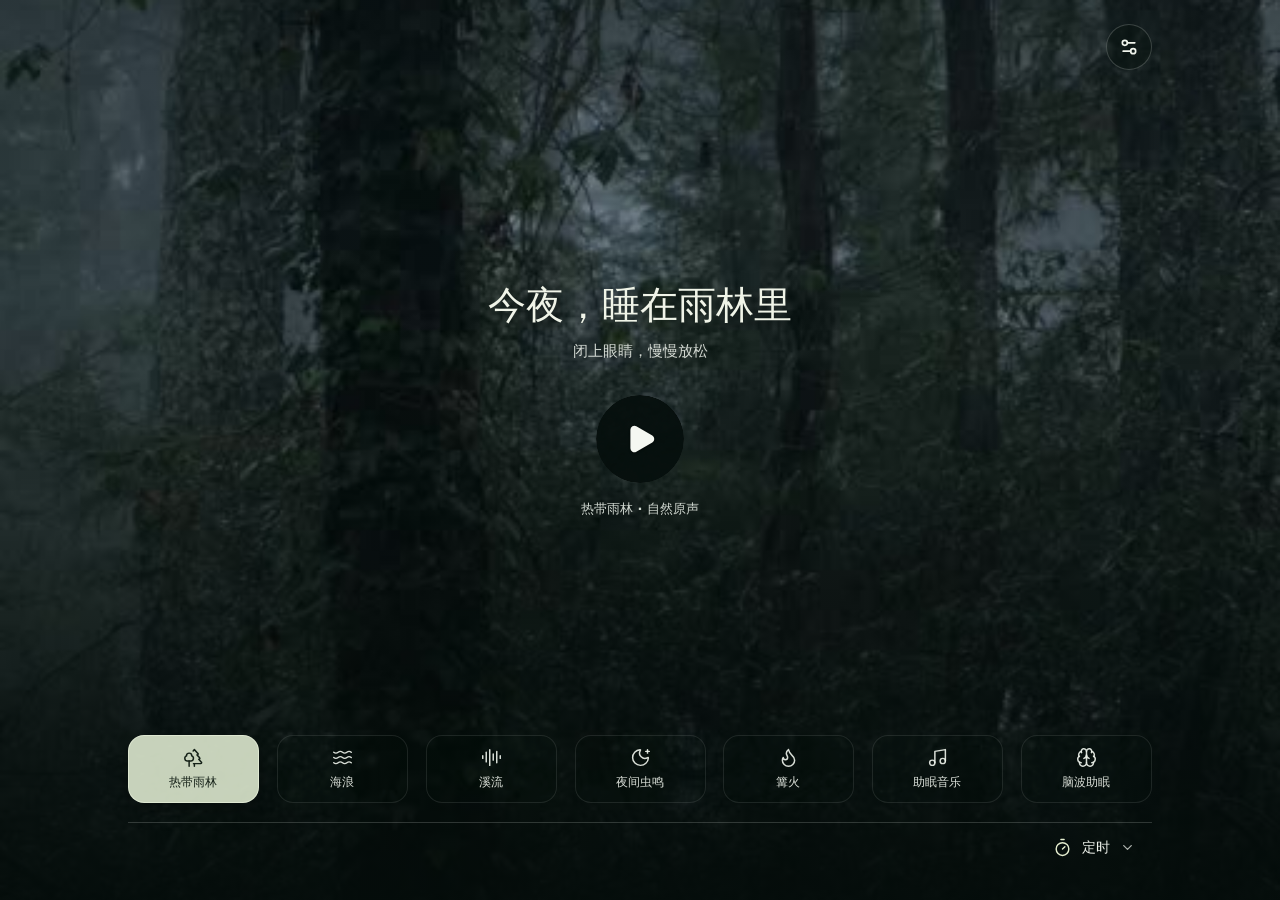
==== commit 40351aa5: "Use consistent media and service names" ====
--- a/web/index.html
+++ b/web/index.html
@@ -8,8 +8,8 @@
 </head>
 <body>
   <div class="scene">
-    <video id="filmA" muted playsinline preload="none" poster="media/covers/rain-jungle.jpg" src="media/rain-loop4k.mp4"></video>
-    <video id="filmB" muted playsinline preload="none" poster="media/covers/rain-jungle.jpg" src="media/rain-loop4k.mp4"></video>
+    <video id="filmA" muted playsinline preload="none" poster="media/covers/rainforest.jpg" src="media/rainforest-video.mp4"></video>
+    <video id="filmB" muted playsinline preload="none" poster="media/covers/rainforest.jpg" src="media/rainforest-video.mp4"></video>
     <div class="shade"></div>
   </div>
   <main id="homePage">
